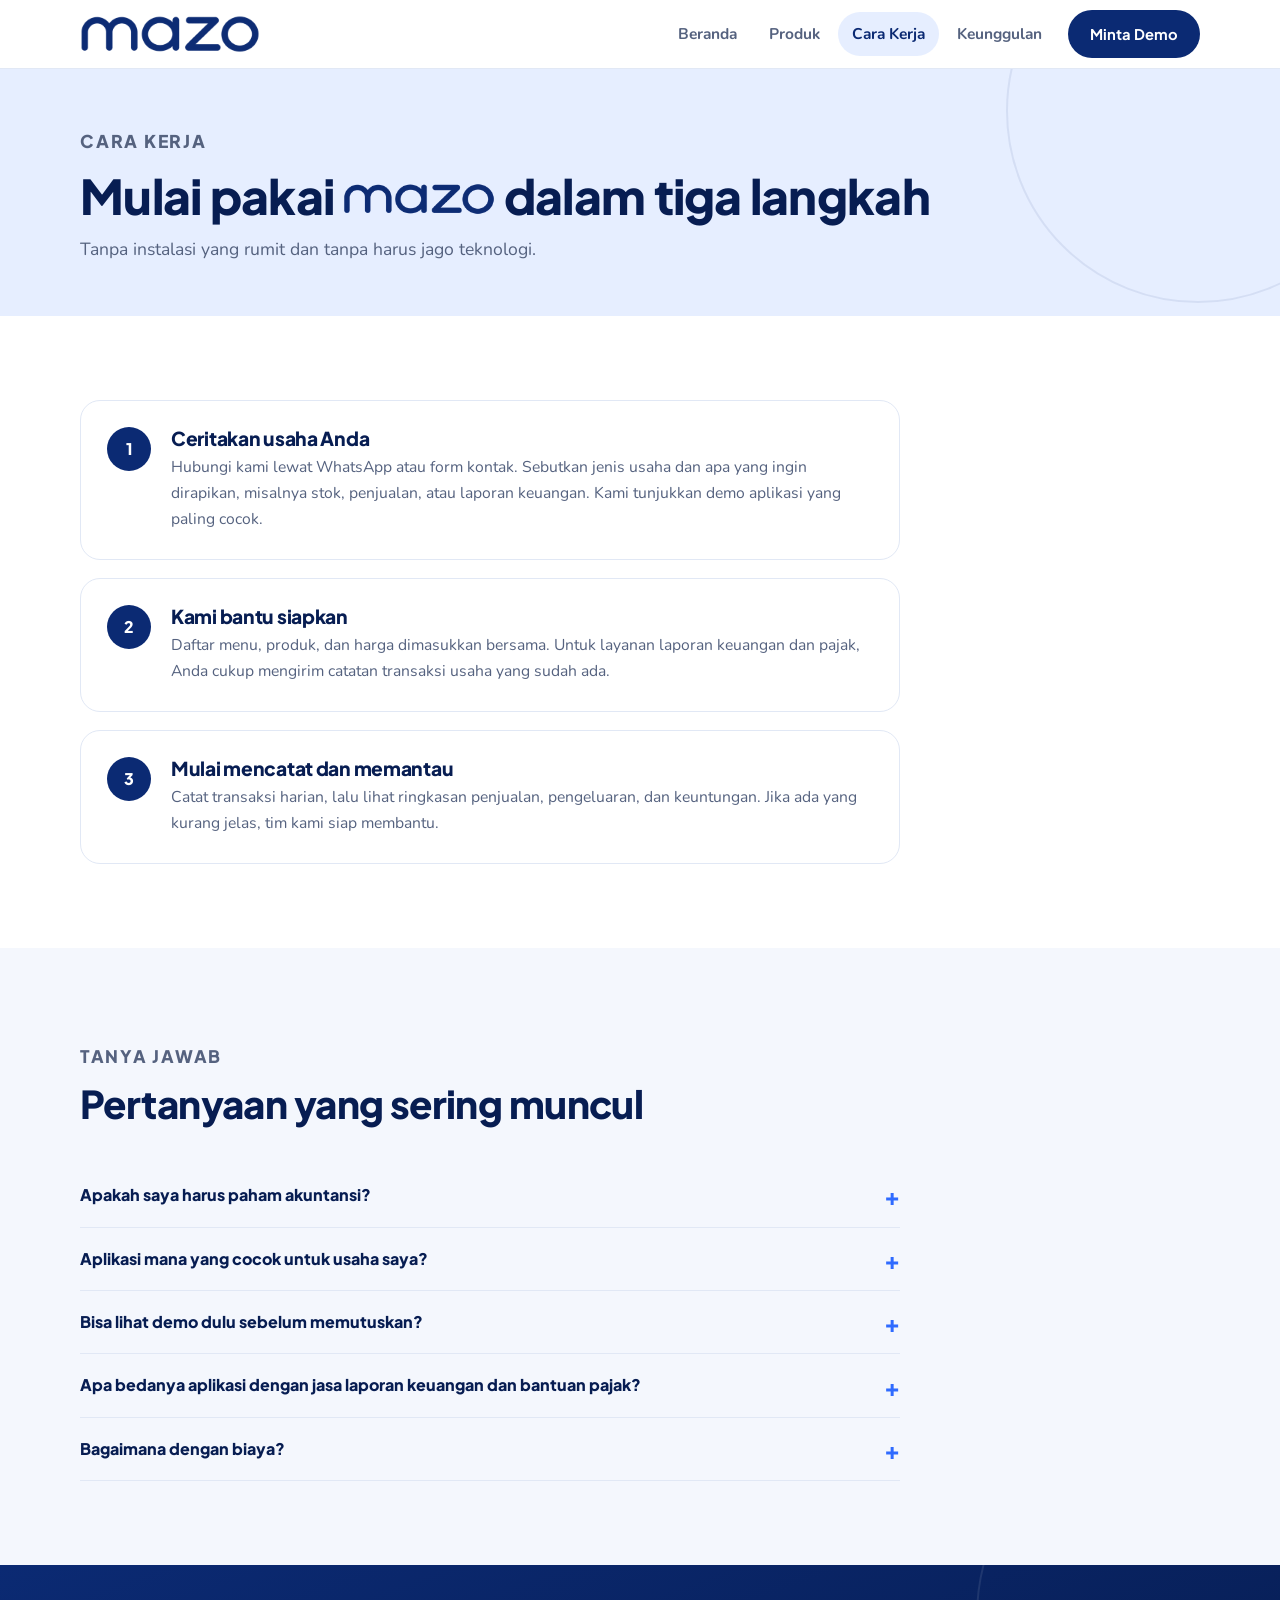
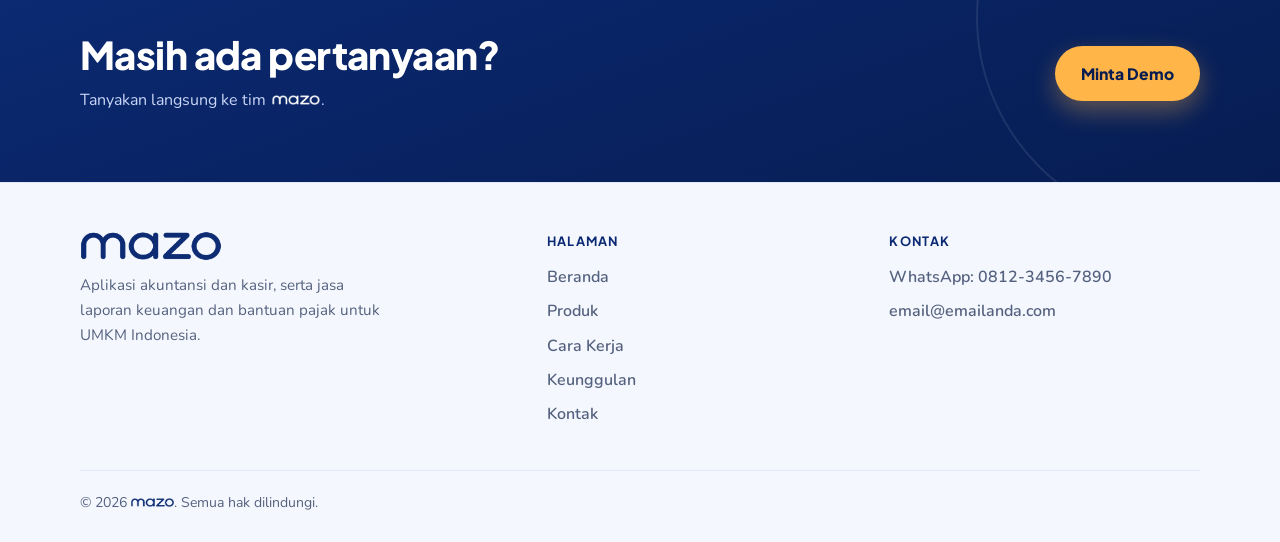
==== cara-kerja.html @ a64cbf09 "Add files via upload" ====
<!doctype html>
<!-- Mazo website v1.2 -->
<html lang="id">
<head>
<meta charset="utf-8">
<meta name="viewport" content="width=device-width, initial-scale=1, viewport-fit=cover">
<meta name="version" content="1.2">
<title>Cara Kerja - Mazo</title>
<meta name="description" content="Tiga langkah mulai memakai Mazo dan jawaban atas pertanyaan yang sering muncul.">
<link rel="preconnect" href="https://fonts.googleapis.com"><link rel="preconnect" href="https://fonts.gstatic.com" crossorigin><link href="https://fonts.googleapis.com/css2?family=Nunito:wght@400;600;700&amp;family=Plus+Jakarta+Sans:wght@700;800&amp;display=swap" rel="stylesheet">
<link rel="stylesheet" href="style.css">
</head>
<body>
<div class="site" data-page="cara-kerja.html"><header class="hdr"><div class="wrap nav"><a href="index.html" aria-label="Mazo, ke beranda"><span class="logo logo-h" role="img" aria-label="Mazo"></span></a><button class="burger" id="burger" aria-label="Buka menu" aria-expanded="false" aria-controls="menu"><span></span><span></span><span></span></button><nav class="menu" id="menu" aria-label="Menu utama"><a href="index.html">Beranda</a><a href="produk.html">Produk</a><a href="cara-kerja.html" aria-current="page">Cara Kerja</a><a href="keunggulan.html">Keunggulan</a><a class="btn" href="kontak.html">Minta Demo</a></nav></div></header><main><section class="banner"><div class="wrap"><p class="eyebrow">Cara kerja</p><h1>Mulai pakai <span class="mz" role="img" aria-label="Mazo"></span> dalam tiga langkah</h1><p>Tanpa instalasi yang rumit dan tanpa harus jago teknologi.</p></div></section><section class="section"><div class="wrap"><div class="flow"><div class="step"><div class="num">1</div><div><h3>Ceritakan usaha Anda</h3><p>Hubungi kami lewat WhatsApp atau form kontak. Sebutkan jenis usaha dan apa yang ingin dirapikan, misalnya stok, penjualan, atau laporan keuangan. Kami tunjukkan demo aplikasi yang paling cocok.</p></div></div><div class="step"><div class="num">2</div><div><h3>Kami bantu siapkan</h3><p>Daftar menu, produk, dan harga dimasukkan bersama. Untuk layanan laporan keuangan dan pajak, Anda cukup mengirim catatan transaksi usaha yang sudah ada.</p></div></div><div class="step"><div class="num">3</div><div><h3>Mulai mencatat dan memantau</h3><p>Catat transaksi harian, lalu lihat ringkasan penjualan, pengeluaran, dan keuntungan. Jika ada yang kurang jelas, tim kami siap membantu.</p></div></div></div></div></section><section class="section section-mist"><div class="wrap"><div class="sec-head"><p class="eyebrow">Tanya jawab</p><h2>Pertanyaan yang sering muncul</h2></div><div class="faq"><details><summary>Apakah saya harus paham akuntansi?</summary><p>Tidak. Aplikasi dibuat sederhana dan tim kami membantu dari pengaturan awal.</p></details><details><summary>Aplikasi mana yang cocok untuk usaha saya?</summary><p>Ceritakan jenis usaha Anda lewat halaman kontak. Kami sarankan aplikasi yang paling sesuai, mulai dari warung, laundry, rumah makan, kafe, sampai penjual online.</p></details><details><summary>Bisa lihat demo dulu sebelum memutuskan?</summary><p>Bisa. Klik Minta Demo dan kami tunjukkan cara kerjanya.</p></details><details><summary>Apa bedanya aplikasi dengan jasa laporan keuangan dan bantuan pajak?</summary><p>Aplikasi Anda pakai sendiri untuk mencatat sehari-hari. Jasa laporan keuangan dan bantuan pajak dikerjakan oleh tim kami berdasarkan catatan transaksi usaha Anda.</p></details><details><summary>Bagaimana dengan biaya?</summary><p>Biaya bergantung pada produk yang dipilih. Hubungi kami untuk informasi terbaru.</p></details></div></div></section><section class="cta-band"><div class="wrap cta-inner"><div><h2>Masih ada pertanyaan?</h2><p>Tanyakan langsung ke tim <span class="mz mz-putih" role="img" aria-label="Mazo"></span>.</p></div><a class="btn btn-sun" href="kontak.html">Minta Demo</a></div></section></main><footer class="foot"><div class="wrap"><div class="foot-grid"><div><span class="logo logo-f" role="img" aria-label="Mazo"></span><p>Aplikasi akuntansi dan kasir, serta jasa laporan keuangan dan bantuan pajak untuk UMKM Indonesia.</p></div><div><h4>Halaman</h4><ul><li><a href="index.html">Beranda</a></li><li><a href="produk.html">Produk</a></li><li><a href="cara-kerja.html">Cara Kerja</a></li><li><a href="keunggulan.html">Keunggulan</a></li><li><a href="kontak.html">Kontak</a></li></ul></div><div><h4>Kontak</h4><ul><li>WhatsApp: 0812-3456-7890</li><li>email@emailanda.com</li></ul></div></div><div class="copyright"><span>&copy; <span id="year">2026</span> <span class="mz" role="img" aria-label="Mazo"></span>. Semua hak dilindungi.</span></div></div></footer></div><script src="site.js"></script>
</body>
</html>
---- style.css ----
/* Mazo website v1.2
   Konsep layout: bentuk bulat dan lembut mengikuti logo; hero biru navy dengan kartu putih
   melayang sebagai pusat perhatian, bagian lain tenang dan putih supaya konten mudah dibaca. */
:root{
  --navy:#0b2a73;
  --navy-deep:#071d52;
  --blue:#2f6bff;
  --sky:#e6eeff;
  --mist:#f4f7fd;
  --paper:#ffffff;
  --ink:#14203d;
  --muted:#55627f;
  --line:#e1e8f5;
  --sun:#ffb547;
  --ok:#12a150;
  --font-display:'Plus Jakarta Sans','Nunito',system-ui,-apple-system,'Segoe UI',sans-serif;
  --font-body:'Nunito',system-ui,-apple-system,'Segoe UI',sans-serif;
  --r:20px;
  color-scheme:light;
}
*{box-sizing:border-box;margin:0;padding:0}
html{scroll-behavior:smooth}
[hidden]{display:none!important}
body{font-family:var(--font-body);background:var(--paper);color:var(--ink);line-height:1.65;-webkit-font-smoothing:antialiased}
body::before{content:"";position:fixed;inset:0 0 auto;height:env(safe-area-inset-top,0px);background:var(--paper);z-index:60}
img{max-width:100%;display:block}
a{color:inherit;text-decoration:none}
ul{list-style:none}
:focus-visible{outline:3px solid var(--blue);outline-offset:3px}
.hero :focus-visible,.cta-band :focus-visible{outline-color:var(--sun)}
.site{overflow-x:clip}
.wrap{max-width:1160px;margin:0 auto;padding-left:max(20px,env(safe-area-inset-left,0px));padding-right:max(20px,env(safe-area-inset-right,0px))}

/* logo (gambar asli, dipakai di semua tempat kata Mazo muncul) */
.logo{display:block;background:url(logo.png) center/contain no-repeat;flex:none}
.logo-putih{background-image:url(logo-putih.png)}
.logo-h{width:180px;height:38px}
.logo-f{width:142px;height:30px}
.mz{display:inline-block;height:.64em;width:3.04em;background:url(logo.png) center/contain no-repeat;vertical-align:baseline}
.mz-putih{background-image:url(logo-putih.png)}

/* tipografi */
h1,h2,h3{font-family:var(--font-display);font-weight:800;line-height:1.15;color:var(--navy-deep);letter-spacing:-.015em;text-wrap:balance}
h2{font-size:clamp(1.7rem,3.4vw,2.4rem)}
h3{font-size:1.2rem}
.eyebrow{display:inline-block;font-family:var(--font-display);font-weight:800;font-size:.78rem;letter-spacing:.1em;text-transform:uppercase;color:var(--blue);margin-bottom:12px}
.eyebrow-light{color:var(--sun)}
.lead{color:var(--muted);font-size:1.1rem;max-width:60ch}

/* tombol */
.btn{display:inline-flex;align-items:center;justify-content:center;gap:8px;padding:13px 24px;border-radius:999px;font-family:var(--font-display);font-weight:800;font-size:.98rem;border:2px solid transparent;cursor:pointer;text-align:center;transition:transform .15s,background .15s,box-shadow .15s}
.btn:hover{transform:translateY(-2px)}
.btn-primary{background:var(--navy);color:#fff;box-shadow:0 8px 20px rgba(11,42,115,.22)}
.btn-primary:hover{background:var(--navy-deep)}
.btn-sun{background:var(--sun);color:var(--navy-deep);box-shadow:0 10px 24px rgba(255,181,71,.35)}
.btn-sun:hover{background:#ffc169}
.btn-line{border-color:rgba(255,255,255,.55);color:#fff}
.btn-line:hover{background:rgba(255,255,255,.1)}
.btn-ghost{border-color:var(--navy);color:var(--navy)}
.btn-ghost:hover{background:var(--sky)}
.more{display:inline-flex;align-items:center;gap:6px;font-weight:800;color:var(--blue);margin-top:auto}
.more:hover{text-decoration:underline;text-underline-offset:3px}

/* header */
.hdr{position:sticky;top:env(safe-area-inset-top,0px);z-index:50;background:rgba(255,255,255,.94);backdrop-filter:saturate(1.4) blur(10px);border-bottom:1px solid var(--line)}
.nav{display:flex;align-items:center;justify-content:space-between;height:68px;gap:16px}
.menu{display:flex;align-items:center;gap:4px}
.menu a{padding:9px 14px;border-radius:999px;font-weight:700;color:var(--muted);font-size:.97rem}
.menu a:hover{color:var(--navy);background:var(--mist)}
.menu a[aria-current=page]{color:var(--navy);background:var(--sky)}
.menu .btn{margin-left:8px;padding:10px 20px;color:#fff;background:var(--navy);font-size:.92rem}
.menu .btn:hover{background:var(--navy-deep);color:#fff}
.menu .btn[aria-current=page]{background:var(--navy-deep);color:#fff}
.burger{display:none;background:none;border:0;cursor:pointer;padding:10px}
.burger span{display:block;width:24px;height:3px;border-radius:3px;background:var(--navy);margin:5px 0}

/* ikon */
.ico{width:24px;height:24px;flex:none}
.ico-box{width:48px;height:48px;border-radius:14px;background:var(--sky);color:var(--navy);display:grid;place-items:center;flex:none}

/* hero */
.hero{position:relative;overflow:hidden;color:#fff;padding-block:64px 84px;background:radial-gradient(900px 480px at 82% 8%,#1a46a8 0,transparent 62%),linear-gradient(165deg,var(--navy) 0%,var(--navy-deep) 100%)}
.hero::before,.hero::after{content:"";position:absolute;border-radius:50%;border:2px solid rgba(255,255,255,.09);pointer-events:none}
.hero::before{width:640px;height:640px;right:-200px;top:-240px}
.hero::after{width:360px;height:360px;left:-140px;bottom:-190px}
.hero-grid{position:relative;display:grid;grid-template-columns:minmax(0,1.05fr) minmax(0,.95fr);gap:48px;align-items:center}
.hero h1{color:#fff;font-size:clamp(2.3rem,5.2vw,3.7rem);line-height:1.08;margin-bottom:20px}
.hl{text-decoration:underline;text-decoration-color:var(--sun);text-decoration-thickness:.12em;text-underline-offset:.16em}
.hero-lead{color:#cdd9f7;font-size:1.15rem;max-width:50ch;margin-bottom:30px}
.hero-lead .mz{font-size:1.1em}
.cta-row{display:flex;flex-wrap:wrap;gap:14px}
.hero-note{margin-top:18px;color:#9db3ea;font-size:.95rem}

/* kolase kartu di hero */
.collage{display:grid;grid-template-columns:minmax(0,1fr) minmax(0,1fr);gap:14px;align-items:start}
.col{display:grid;gap:14px}
.col+.col{margin-top:34px}
.pop{background:#fff;color:var(--ink);border-radius:18px;padding:14px 16px;box-shadow:0 20px 44px rgba(3,12,40,.38);font-size:.84rem;line-height:1.45;animation:float 6s ease-in-out infinite}
.col:nth-child(2) .pop:nth-child(1){animation-delay:-2s}
.pop:nth-child(2){animation-delay:-4s}
@keyframes float{0%,100%{transform:translateY(0)}50%{transform:translateY(-7px)}}
.pop-head{display:flex;align-items:center;justify-content:space-between;gap:8px;margin-bottom:10px;font-family:var(--font-display);font-weight:800;color:var(--navy-deep);font-size:.9rem}
.pill{display:inline-block;padding:2px 10px;border-radius:999px;background:#e3f6ea;color:#0d7a3c;font-weight:800;font-size:.72rem;font-family:var(--font-body)}
.pill-blue{background:var(--sky);color:var(--navy)}
.pill-sun{background:#fff1d9;color:#8a5200}
.rows li{display:flex;justify-content:space-between;gap:10px;padding:5px 0;border-bottom:1px dashed var(--line)}
.rows li span{min-width:0}
.rows li b{white-space:nowrap;font-weight:700}
.total{display:flex;justify-content:space-between;gap:10px;margin-top:10px;font-weight:800;color:var(--navy)}
.bars{display:flex;align-items:flex-end;gap:7px;height:92px}
.bars span{flex:1;background:var(--blue);border-radius:6px 6px 3px 3px;opacity:.85}
.bars span.top{background:var(--sun);opacity:1}
.days{display:flex;gap:7px;margin-top:6px;color:var(--muted);font-size:.7rem}
.days span{flex:1;text-align:center}
.stat{font-family:var(--font-display);font-weight:800;color:var(--navy);font-size:1.35rem;line-height:1.2}
.stat-label{color:var(--muted);font-size:.78rem}
.status li{display:flex;align-items:center;justify-content:space-between;gap:8px;padding:6px 0}
.status li span:first-child{min-width:0}
.collage-cap{grid-column:1/-1;color:#9db3ea;font-size:.8rem;margin-top:4px}

/* seksi umum */
.section{padding-block:84px}
.section-mist{background:var(--mist)}
.sec-head{max-width:660px;margin-bottom:38px}
.sec-head p{color:var(--muted);font-size:1.08rem;margin-top:10px}
.sec-head .mz{font-size:1em}

/* strip cocok untuk */
.strip{padding-block:26px;border-bottom:1px solid var(--line)}
.strip .wrap{display:flex;flex-wrap:wrap;align-items:center;gap:12px 14px}
.strip-label{font-weight:800;color:var(--muted);font-size:.9rem;margin-right:4px}
.chip{display:inline-flex;align-items:center;gap:8px;padding:8px 16px;border:1px solid var(--line);border-radius:999px;font-weight:700;color:var(--navy);background:#fff;font-size:.95rem}
.chip .ico{width:18px;height:18px;color:var(--blue)}

/* pencari solusi */
.tabs{display:flex;flex-wrap:wrap;gap:10px;margin-bottom:22px}
.tab{display:inline-flex;align-items:center;gap:8px;padding:10px 16px;border-radius:999px;border:1.5px solid var(--line);background:#fff;font:700 .95rem var(--font-body);color:var(--ink);cursor:pointer;transition:background .15s,color .15s,border-color .15s}
.tab .ico{width:18px;height:18px}
.tab:hover{border-color:var(--navy)}
.tab.on{background:var(--navy);color:#fff;border-color:var(--navy)}
.panel{background:#fff;border:1px solid var(--line);border-radius:var(--r);padding:32px;display:grid;grid-template-columns:minmax(0,1.1fr) minmax(0,.9fr);gap:30px;align-items:start}
.panel h3{font-size:1.5rem;margin:14px 0 10px}
.panel p{color:var(--muted)}
.panel .btn{margin-top:20px}
.panel-list{background:var(--mist);border-radius:16px;padding:22px 24px}
.panel-list b{display:block;font-family:var(--font-display);margin-bottom:10px;color:var(--navy-deep)}

/* daftar centang */
.ticks{display:grid;gap:10px}
.ticks li{position:relative;padding-left:32px;font-weight:600}
.ticks li::before{content:"";position:absolute;left:0;top:.2em;width:22px;height:22px;border-radius:50%;background:var(--sky) url("data:image/svg+xml,%3Csvg xmlns='http://www.w3.org/2000/svg' viewBox='0 0 24 24' fill='none' stroke='%232f6bff' stroke-width='3' stroke-linecap='round' stroke-linejoin='round'%3E%3Cpath d='M5 12.5l4.5 4.5L19 7.5'/%3E%3C/svg%3E") center/13px no-repeat}
.on-navy .ticks li::before,.pcard-navy .ticks li::before{background-color:rgba(255,255,255,.14);background-image:url("data:image/svg+xml,%3Csvg xmlns='http://www.w3.org/2000/svg' viewBox='0 0 24 24' fill='none' stroke='%23ffb547' stroke-width='3' stroke-linecap='round' stroke-linejoin='round'%3E%3Cpath d='M5 12.5l4.5 4.5L19 7.5'/%3E%3C/svg%3E")}

/* kartu produk */
.bento{display:grid;grid-template-columns:repeat(6,minmax(0,1fr));gap:18px}
.b3{grid-column:span 3}
.b2{grid-column:span 2}
.pcard{background:#fff;border:1px solid var(--line);border-radius:var(--r);padding:26px;display:flex;flex-direction:column;gap:12px;transition:transform .2s,box-shadow .2s}
.pcard:hover{transform:translateY(-4px);box-shadow:0 18px 40px rgba(11,42,115,.1)}
.pcard h3{margin-top:4px}
.pcard p{color:var(--muted);font-size:.98rem}
.pcard .ticks{margin-top:4px;font-size:.96rem}
.pcard-navy{background:var(--navy);border-color:var(--navy);color:#fff}
.pcard-navy h3{color:#fff}
.pcard-navy p{color:#c9d6f7}
.pcard-navy .ico-box{background:rgba(255,255,255,.14);color:#fff}
.pcard-navy .more{color:var(--sun)}
.badge{align-self:flex-start;font-family:var(--font-display);font-weight:800;font-size:.72rem;letter-spacing:.08em;text-transform:uppercase;padding:4px 12px;border-radius:999px;background:var(--sky);color:var(--navy)}
.pcard-navy .badge{background:var(--sun);color:var(--navy-deep)}

/* langkah */
.steps{display:grid;grid-template-columns:repeat(3,minmax(0,1fr));gap:18px}
.step{background:#fff;border:1px solid var(--line);border-radius:var(--r);padding:26px}
.num{width:44px;height:44px;border-radius:50%;background:var(--navy);color:#fff;display:grid;place-items:center;font-family:var(--font-display);font-weight:800;margin-bottom:14px}
.step h3{margin-bottom:6px}
.step p{color:var(--muted);font-size:.98rem}
.section-link{margin-top:26px}

/* pita ajakan */
.cta-band{background:linear-gradient(160deg,var(--navy),var(--navy-deep));color:#fff;padding-block:68px;position:relative;overflow:hidden}
.cta-band::before{content:"";position:absolute;width:420px;height:420px;border-radius:50%;border:2px solid rgba(255,255,255,.09);right:-120px;top:-160px}
.cta-inner{position:relative;display:flex;flex-wrap:wrap;align-items:center;justify-content:space-between;gap:24px 40px}
.cta-inner h2{color:#fff;max-width:20ch}
.cta-inner p{color:#c9d6f7;margin-top:10px;max-width:48ch}
.cta-inner .mz{font-size:1.05em}

/* banner halaman dalam */
.banner{position:relative;overflow:hidden;background:var(--sky);padding-block:58px 52px}
.banner::after{content:"";position:absolute;width:380px;height:380px;border-radius:50%;border:2px solid rgba(11,42,115,.08);right:-110px;top:-150px}
.banner .wrap{position:relative}
.banner h1{font-size:clamp(2rem,4.4vw,3rem);margin-bottom:12px}
.banner p{color:var(--muted);font-size:1.1rem;max-width:58ch}
.banner .mz{font-size:1.05em}

/* halaman produk */
.plist{display:grid;grid-template-columns:repeat(2,minmax(0,1fr));gap:20px}
.pcard .fit{font-size:.92rem;color:var(--muted);border-top:1px dashed var(--line);padding-top:12px;margin-top:6px}
.pcard-navy .fit{border-top-color:rgba(255,255,255,.25);color:#c9d6f7}
.pcard .btn{align-self:flex-start;margin-top:6px}
.pcard-wide{grid-column:1/-1;display:grid;grid-template-columns:minmax(0,1.1fr) minmax(0,.9fr);gap:12px 36px;align-items:start}
.pcard-wide .left{display:flex;flex-direction:column;gap:12px}
.pcard-wide .right{background:rgba(255,255,255,.08);border-radius:16px;padding:22px 24px}
.pcard-wide .right b{display:block;font-family:var(--font-display);margin-bottom:10px}
.plist [id]{scroll-margin-top:96px}

/* langkah detail */
.flow{display:grid;gap:18px;max-width:820px}
.flow .step{display:grid;grid-template-columns:auto minmax(0,1fr);gap:0 20px;align-items:start}
.flow .num{margin:0}

/* tanya jawab */
.faq{max-width:820px}
.faq details{border-bottom:1px solid var(--line);padding:18px 0}
.faq summary{cursor:pointer;font-family:var(--font-display);font-weight:800;color:var(--navy-deep);list-style:none;display:flex;justify-content:space-between;gap:16px;align-items:center}
.faq summary::-webkit-details-marker{display:none}
.faq summary::after{content:"+";font-size:1.5rem;line-height:1;color:var(--blue);transition:transform .2s}
.faq details[open] summary::after{transform:rotate(45deg)}
.faq details p{color:var(--muted);margin-top:10px}

/* keunggulan */
.why-grid{display:grid;grid-template-columns:repeat(2,minmax(0,1fr));gap:18px}
.why{display:flex;gap:18px;padding:26px;background:#fff;border:1px solid var(--line);border-radius:var(--r)}
.why > div{min-width:0}
.why h3{margin-bottom:6px}
.why p{color:var(--muted);font-size:.98rem}
.chips{display:flex;flex-wrap:wrap;gap:12px}

/* kontak */
.contact-grid{display:grid;grid-template-columns:minmax(0,.9fr) minmax(0,1.1fr);gap:40px;align-items:start}
.info{display:grid;gap:14px}
.info-item{background:#fff;border:1px solid var(--line);border-radius:16px;padding:18px 20px;display:flex;flex-wrap:wrap;align-items:center;justify-content:space-between;gap:10px}
.info-item small{display:block;color:var(--muted);font-weight:700}
.info-item strong{font-family:var(--font-display);font-size:1.1rem;color:var(--navy-deep);overflow-wrap:anywhere}
.copy{border:1.5px solid var(--line);background:var(--mist);border-radius:999px;padding:7px 16px;font:700 .85rem var(--font-body);color:var(--navy);cursor:pointer}
.copy:hover{border-color:var(--navy)}
form{background:#fff;border:1px solid var(--line);border-radius:var(--r);padding:30px;box-shadow:0 20px 44px rgba(11,42,115,.08)}
label{display:block;font-weight:800;font-size:.92rem;margin:16px 0 6px;color:var(--navy-deep)}
label:first-of-type{margin-top:0}
input,select,textarea{width:100%;padding:13px 14px;border:1.5px solid var(--line);border-radius:12px;font:inherit;color:var(--ink);background:#fff}
input:focus,select:focus,textarea:focus{outline:none;border-color:var(--blue);box-shadow:0 0 0 3px rgba(47,107,255,.16)}
textarea{resize:vertical;min-height:100px}
form .btn{width:100%;margin-top:20px}
.form-note{font-size:.88rem;color:var(--muted);margin-top:10px;text-align:center}
.form-err{color:#b42318;font-weight:700;font-size:.9rem;margin-top:10px}

/* footer */
.foot{background:var(--mist);border-top:1px solid var(--line);padding-block:48px 28px}
.foot-grid{display:grid;grid-template-columns:minmax(0,1.4fr) minmax(0,1fr) minmax(0,1fr);gap:32px}
.foot p{color:var(--muted);font-size:.95rem;margin-top:12px;max-width:34ch}
.foot h4{font-family:var(--font-display);font-size:.8rem;letter-spacing:.1em;text-transform:uppercase;color:var(--navy);margin-bottom:12px}
.foot li{margin-bottom:8px;font-weight:600;color:var(--muted);overflow-wrap:anywhere}
.foot li a:hover{color:var(--navy)}
.copyright{margin-top:34px;padding-top:20px;border-top:1px solid var(--line);color:var(--muted);font-size:.88rem;display:flex;flex-wrap:wrap;gap:8px 16px;align-items:center;justify-content:space-between}

/* responsif */
@media (max-width:1000px){
  .hero-grid,.contact-grid,.panel,.pcard-wide{grid-template-columns:minmax(0,1fr)}
  .b2{grid-column:span 3}
  .steps{grid-template-columns:minmax(0,1fr)}
  .foot-grid{grid-template-columns:minmax(0,1fr) minmax(0,1fr)}
  .foot-grid > :first-child{grid-column:1/-1}
}
@media (max-width:880px){
  .section{padding-block:60px}
  .burger{display:block}
  .menu{position:absolute;top:68px;left:0;right:0;background:#fff;border-bottom:1px solid var(--line);flex-direction:column;align-items:stretch;gap:2px;padding:10px max(20px,env(safe-area-inset-right,0px)) 18px max(20px,env(safe-area-inset-left,0px));display:none}
  .menu.open{display:flex}
  .menu a{padding:13px 14px}
  .menu .btn{margin:8px 0 0;text-align:center}
  .plist,.why-grid{grid-template-columns:minmax(0,1fr)}
}
@media (max-width:620px){
  .b3,.b2{grid-column:1/-1}
  .hero{padding-block:44px 60px}
  .collage{gap:10px}
  .col{gap:10px}
  .pop{padding:12px;font-size:.78rem}
  .stat{font-size:1.05rem;white-space:nowrap}
  .panel{padding:22px}
  .foot-grid{grid-template-columns:minmax(0,1fr)}
  .flow .step{grid-template-columns:minmax(0,1fr)}
  .flow .num{margin-bottom:12px}
  form{padding:22px}
}
@media (prefers-reduced-motion:reduce){
  html{scroll-behavior:auto}
  .pop{animation:none}
  .btn,.pcard{transition:none}
}
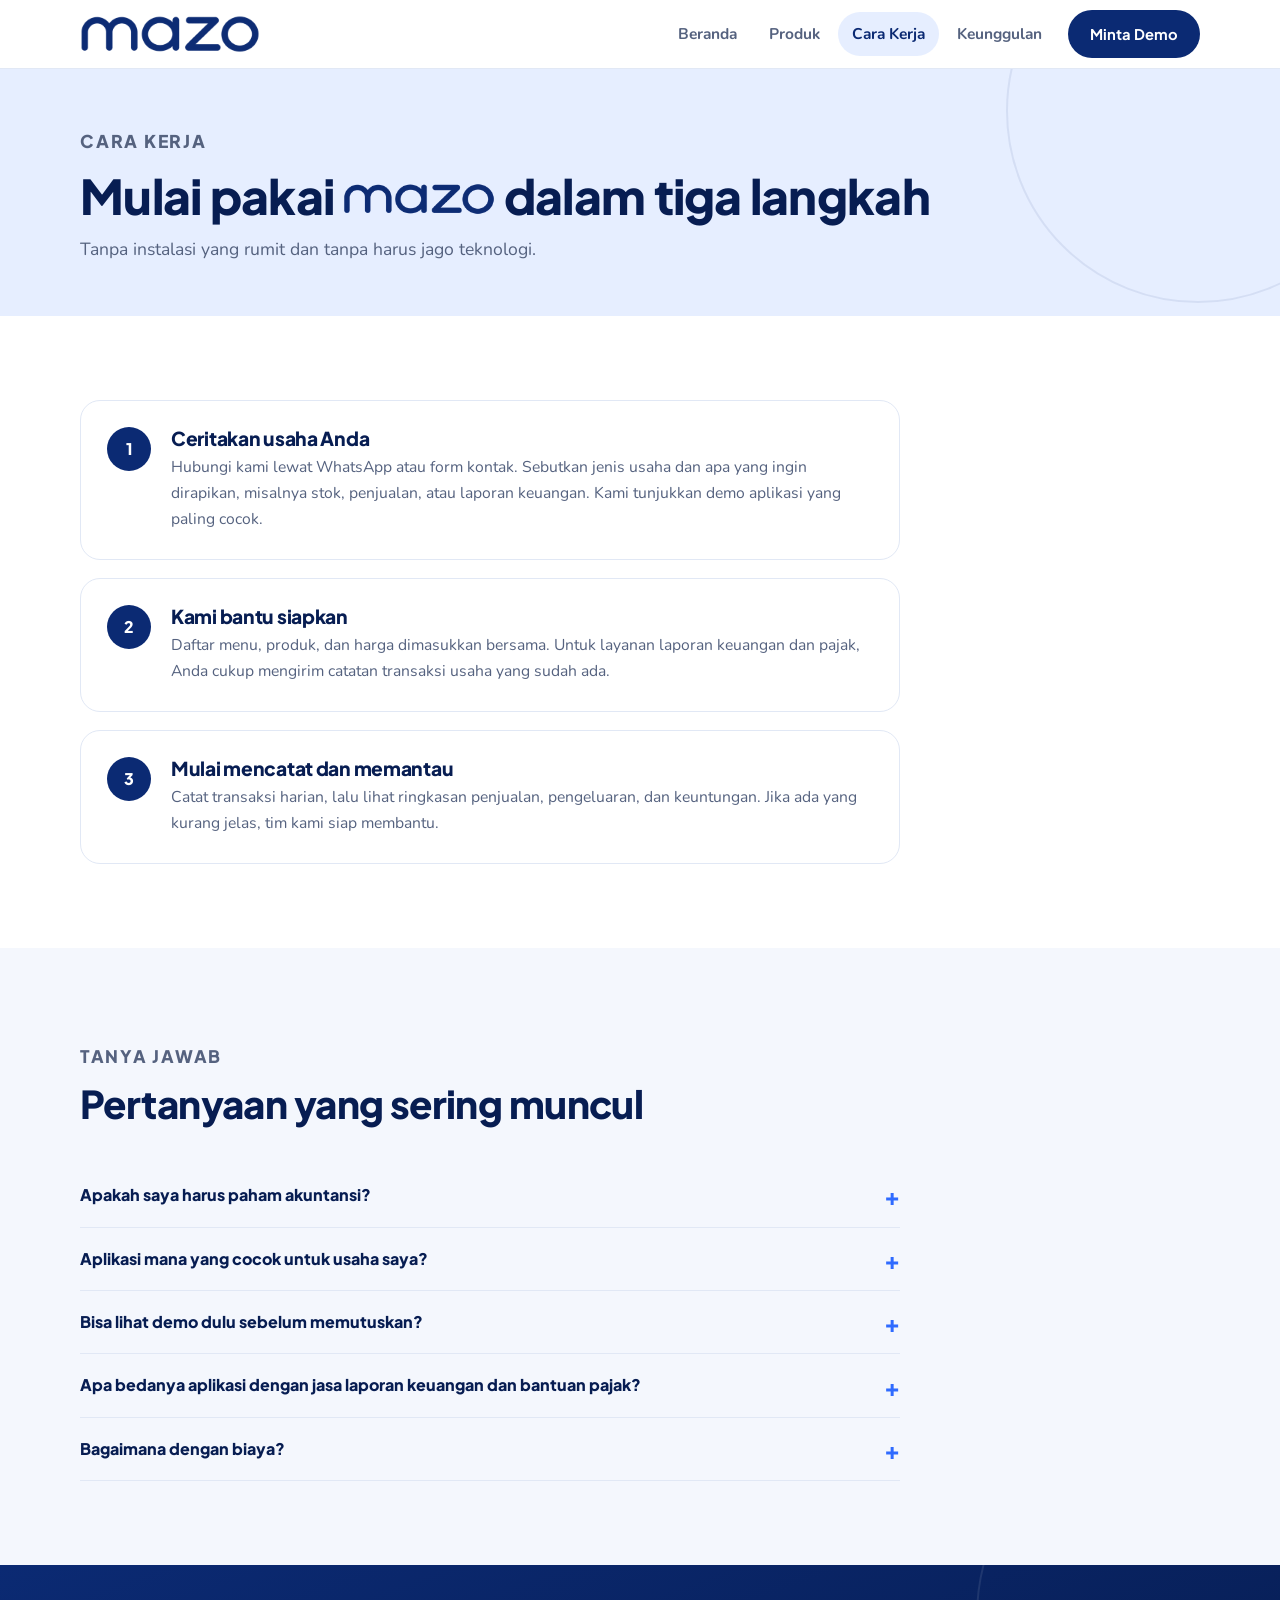
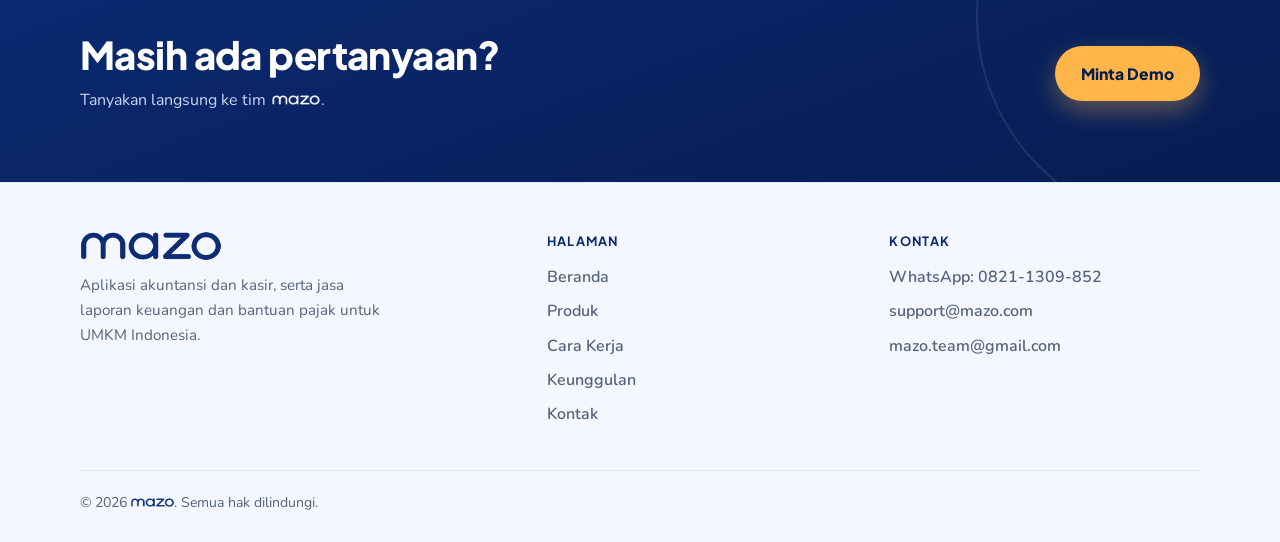
==== commit 5669e154: "Add files via upload" ====
--- a/cara-kerja.html
+++ b/cara-kerja.html
@@ -1,16 +1,16 @@
 <!doctype html>
-<!-- Mazo website v1.2 -->
+<!-- Mazo website v1.3 -->
 <html lang="id">
 <head>
 <meta charset="utf-8">
 <meta name="viewport" content="width=device-width, initial-scale=1, viewport-fit=cover">
-<meta name="version" content="1.2">
+<meta name="version" content="1.3">
 <title>Cara Kerja - Mazo</title>
 <meta name="description" content="Tiga langkah mulai memakai Mazo dan jawaban atas pertanyaan yang sering muncul.">
 <link rel="preconnect" href="https://fonts.googleapis.com"><link rel="preconnect" href="https://fonts.gstatic.com" crossorigin><link href="https://fonts.googleapis.com/css2?family=Nunito:wght@400;600;700&amp;family=Plus+Jakarta+Sans:wght@700;800&amp;display=swap" rel="stylesheet">
 <link rel="stylesheet" href="style.css">
 </head>
 <body>
-<div class="site" data-page="cara-kerja.html"><header class="hdr"><div class="wrap nav"><a href="index.html" aria-label="Mazo, ke beranda"><span class="logo logo-h" role="img" aria-label="Mazo"></span></a><button class="burger" id="burger" aria-label="Buka menu" aria-expanded="false" aria-controls="menu"><span></span><span></span><span></span></button><nav class="menu" id="menu" aria-label="Menu utama"><a href="index.html">Beranda</a><a href="produk.html">Produk</a><a href="cara-kerja.html" aria-current="page">Cara Kerja</a><a href="keunggulan.html">Keunggulan</a><a class="btn" href="kontak.html">Minta Demo</a></nav></div></header><main><section class="banner"><div class="wrap"><p class="eyebrow">Cara kerja</p><h1>Mulai pakai <span class="mz" role="img" aria-label="Mazo"></span> dalam tiga langkah</h1><p>Tanpa instalasi yang rumit dan tanpa harus jago teknologi.</p></div></section><section class="section"><div class="wrap"><div class="flow"><div class="step"><div class="num">1</div><div><h3>Ceritakan usaha Anda</h3><p>Hubungi kami lewat WhatsApp atau form kontak. Sebutkan jenis usaha dan apa yang ingin dirapikan, misalnya stok, penjualan, atau laporan keuangan. Kami tunjukkan demo aplikasi yang paling cocok.</p></div></div><div class="step"><div class="num">2</div><div><h3>Kami bantu siapkan</h3><p>Daftar menu, produk, dan harga dimasukkan bersama. Untuk layanan laporan keuangan dan pajak, Anda cukup mengirim catatan transaksi usaha yang sudah ada.</p></div></div><div class="step"><div class="num">3</div><div><h3>Mulai mencatat dan memantau</h3><p>Catat transaksi harian, lalu lihat ringkasan penjualan, pengeluaran, dan keuntungan. Jika ada yang kurang jelas, tim kami siap membantu.</p></div></div></div></div></section><section class="section section-mist"><div class="wrap"><div class="sec-head"><p class="eyebrow">Tanya jawab</p><h2>Pertanyaan yang sering muncul</h2></div><div class="faq"><details><summary>Apakah saya harus paham akuntansi?</summary><p>Tidak. Aplikasi dibuat sederhana dan tim kami membantu dari pengaturan awal.</p></details><details><summary>Aplikasi mana yang cocok untuk usaha saya?</summary><p>Ceritakan jenis usaha Anda lewat halaman kontak. Kami sarankan aplikasi yang paling sesuai, mulai dari warung, laundry, rumah makan, kafe, sampai penjual online.</p></details><details><summary>Bisa lihat demo dulu sebelum memutuskan?</summary><p>Bisa. Klik Minta Demo dan kami tunjukkan cara kerjanya.</p></details><details><summary>Apa bedanya aplikasi dengan jasa laporan keuangan dan bantuan pajak?</summary><p>Aplikasi Anda pakai sendiri untuk mencatat sehari-hari. Jasa laporan keuangan dan bantuan pajak dikerjakan oleh tim kami berdasarkan catatan transaksi usaha Anda.</p></details><details><summary>Bagaimana dengan biaya?</summary><p>Biaya bergantung pada produk yang dipilih. Hubungi kami untuk informasi terbaru.</p></details></div></div></section><section class="cta-band"><div class="wrap cta-inner"><div><h2>Masih ada pertanyaan?</h2><p>Tanyakan langsung ke tim <span class="mz mz-putih" role="img" aria-label="Mazo"></span>.</p></div><a class="btn btn-sun" href="kontak.html">Minta Demo</a></div></section></main><footer class="foot"><div class="wrap"><div class="foot-grid"><div><span class="logo logo-f" role="img" aria-label="Mazo"></span><p>Aplikasi akuntansi dan kasir, serta jasa laporan keuangan dan bantuan pajak untuk UMKM Indonesia.</p></div><div><h4>Halaman</h4><ul><li><a href="index.html">Beranda</a></li><li><a href="produk.html">Produk</a></li><li><a href="cara-kerja.html">Cara Kerja</a></li><li><a href="keunggulan.html">Keunggulan</a></li><li><a href="kontak.html">Kontak</a></li></ul></div><div><h4>Kontak</h4><ul><li>WhatsApp: 0812-3456-7890</li><li>email@emailanda.com</li></ul></div></div><div class="copyright"><span>&copy; <span id="year">2026</span> <span class="mz" role="img" aria-label="Mazo"></span>. Semua hak dilindungi.</span></div></div></footer></div><script src="site.js"></script>
+<div class="site" data-page="cara-kerja.html"><header class="hdr"><div class="wrap nav"><a href="index.html" aria-label="Mazo, ke beranda"><span class="logo logo-h" role="img" aria-label="Mazo"></span></a><button class="burger" id="burger" aria-label="Buka menu" aria-expanded="false" aria-controls="menu"><span></span><span></span><span></span></button><nav class="menu" id="menu" aria-label="Menu utama"><a href="index.html">Beranda</a><a href="produk.html">Produk</a><a href="cara-kerja.html" aria-current="page">Cara Kerja</a><a href="keunggulan.html">Keunggulan</a><a class="btn" href="kontak.html">Minta Demo</a></nav></div></header><main><section class="banner"><div class="wrap"><p class="eyebrow">Cara kerja</p><h1>Mulai pakai <span class="mz" role="img" aria-label="Mazo"></span> dalam tiga langkah</h1><p>Tanpa instalasi yang rumit dan tanpa harus jago teknologi.</p></div></section><section class="section"><div class="wrap"><div class="flow"><div class="step"><div class="num">1</div><div><h3>Ceritakan usaha Anda</h3><p>Hubungi kami lewat WhatsApp atau form kontak. Sebutkan jenis usaha dan apa yang ingin dirapikan, misalnya stok, penjualan, atau laporan keuangan. Kami tunjukkan demo aplikasi yang paling cocok.</p></div></div><div class="step"><div class="num">2</div><div><h3>Kami bantu siapkan</h3><p>Daftar menu, produk, dan harga dimasukkan bersama. Untuk layanan laporan keuangan dan pajak, Anda cukup mengirim catatan transaksi usaha yang sudah ada.</p></div></div><div class="step"><div class="num">3</div><div><h3>Mulai mencatat dan memantau</h3><p>Catat transaksi harian, lalu lihat ringkasan penjualan, pengeluaran, dan keuntungan. Jika ada yang kurang jelas, tim kami siap membantu.</p></div></div></div></div></section><section class="section section-mist"><div class="wrap"><div class="sec-head"><p class="eyebrow">Tanya jawab</p><h2>Pertanyaan yang sering muncul</h2></div><div class="faq"><details><summary>Apakah saya harus paham akuntansi?</summary><p>Tidak. Aplikasi dibuat sederhana dan tim kami membantu dari pengaturan awal.</p></details><details><summary>Aplikasi mana yang cocok untuk usaha saya?</summary><p>Ceritakan jenis usaha Anda lewat halaman kontak. Kami sarankan aplikasi yang paling sesuai, mulai dari warung, laundry, rumah makan, kafe, sampai penjual online.</p></details><details><summary>Bisa lihat demo dulu sebelum memutuskan?</summary><p>Bisa. Klik Minta Demo dan kami tunjukkan cara kerjanya.</p></details><details><summary>Apa bedanya aplikasi dengan jasa laporan keuangan dan bantuan pajak?</summary><p>Aplikasi Anda pakai sendiri untuk mencatat sehari-hari. Jasa laporan keuangan dan bantuan pajak dikerjakan oleh tim kami berdasarkan catatan transaksi usaha Anda.</p></details><details><summary>Bagaimana dengan biaya?</summary><p>Biaya bergantung pada produk yang dipilih. Hubungi kami untuk informasi terbaru.</p></details></div></div></section><section class="cta-band"><div class="wrap cta-inner"><div><h2>Masih ada pertanyaan?</h2><p>Tanyakan langsung ke tim <span class="mz mz-putih" role="img" aria-label="Mazo"></span>.</p></div><a class="btn btn-sun" href="kontak.html">Minta Demo</a></div></section></main><footer class="foot"><div class="wrap"><div class="foot-grid"><div><span class="logo logo-f" role="img" aria-label="Mazo"></span><p>Aplikasi akuntansi dan kasir, serta jasa laporan keuangan dan bantuan pajak untuk UMKM Indonesia.</p></div><div><h4>Halaman</h4><ul><li><a href="index.html">Beranda</a></li><li><a href="produk.html">Produk</a></li><li><a href="cara-kerja.html">Cara Kerja</a></li><li><a href="keunggulan.html">Keunggulan</a></li><li><a href="kontak.html">Kontak</a></li></ul></div><div><h4>Kontak</h4><ul><li>WhatsApp: 0821-1309-852</li><li>support@mazo.com</li><li>mazo.team@gmail.com</li></ul></div></div><div class="copyright"><span>&copy; <span id="year">2026</span> <span class="mz" role="img" aria-label="Mazo"></span>. Semua hak dilindungi.</span></div></div></footer></div><script src="site.js"></script>
 </body>
 </html>
--- a/style.css
+++ b/style.css
@@ -1,4 +1,4 @@
-/* Mazo website v1.2
+/* Mazo website v1.3
    Konsep layout: bentuk bulat dan lembut mengikuti logo; hero biru navy dengan kartu putih
    melayang sebagai pusat perhatian, bagian lain tenang dan putih supaya konten mudah dibaca. */
 :root{
@@ -287,3 +287,8 @@
   .pop{animation:none}
   .btn,.pcard{transition:none}
 }
+
+/* v1.3 */
+.hero-lead strong{color:#fff;font-weight:800}
+a.chip{transition:border-color .15s,background .15s}
+a.chip:hover{border-color:var(--navy);background:var(--sky)}
